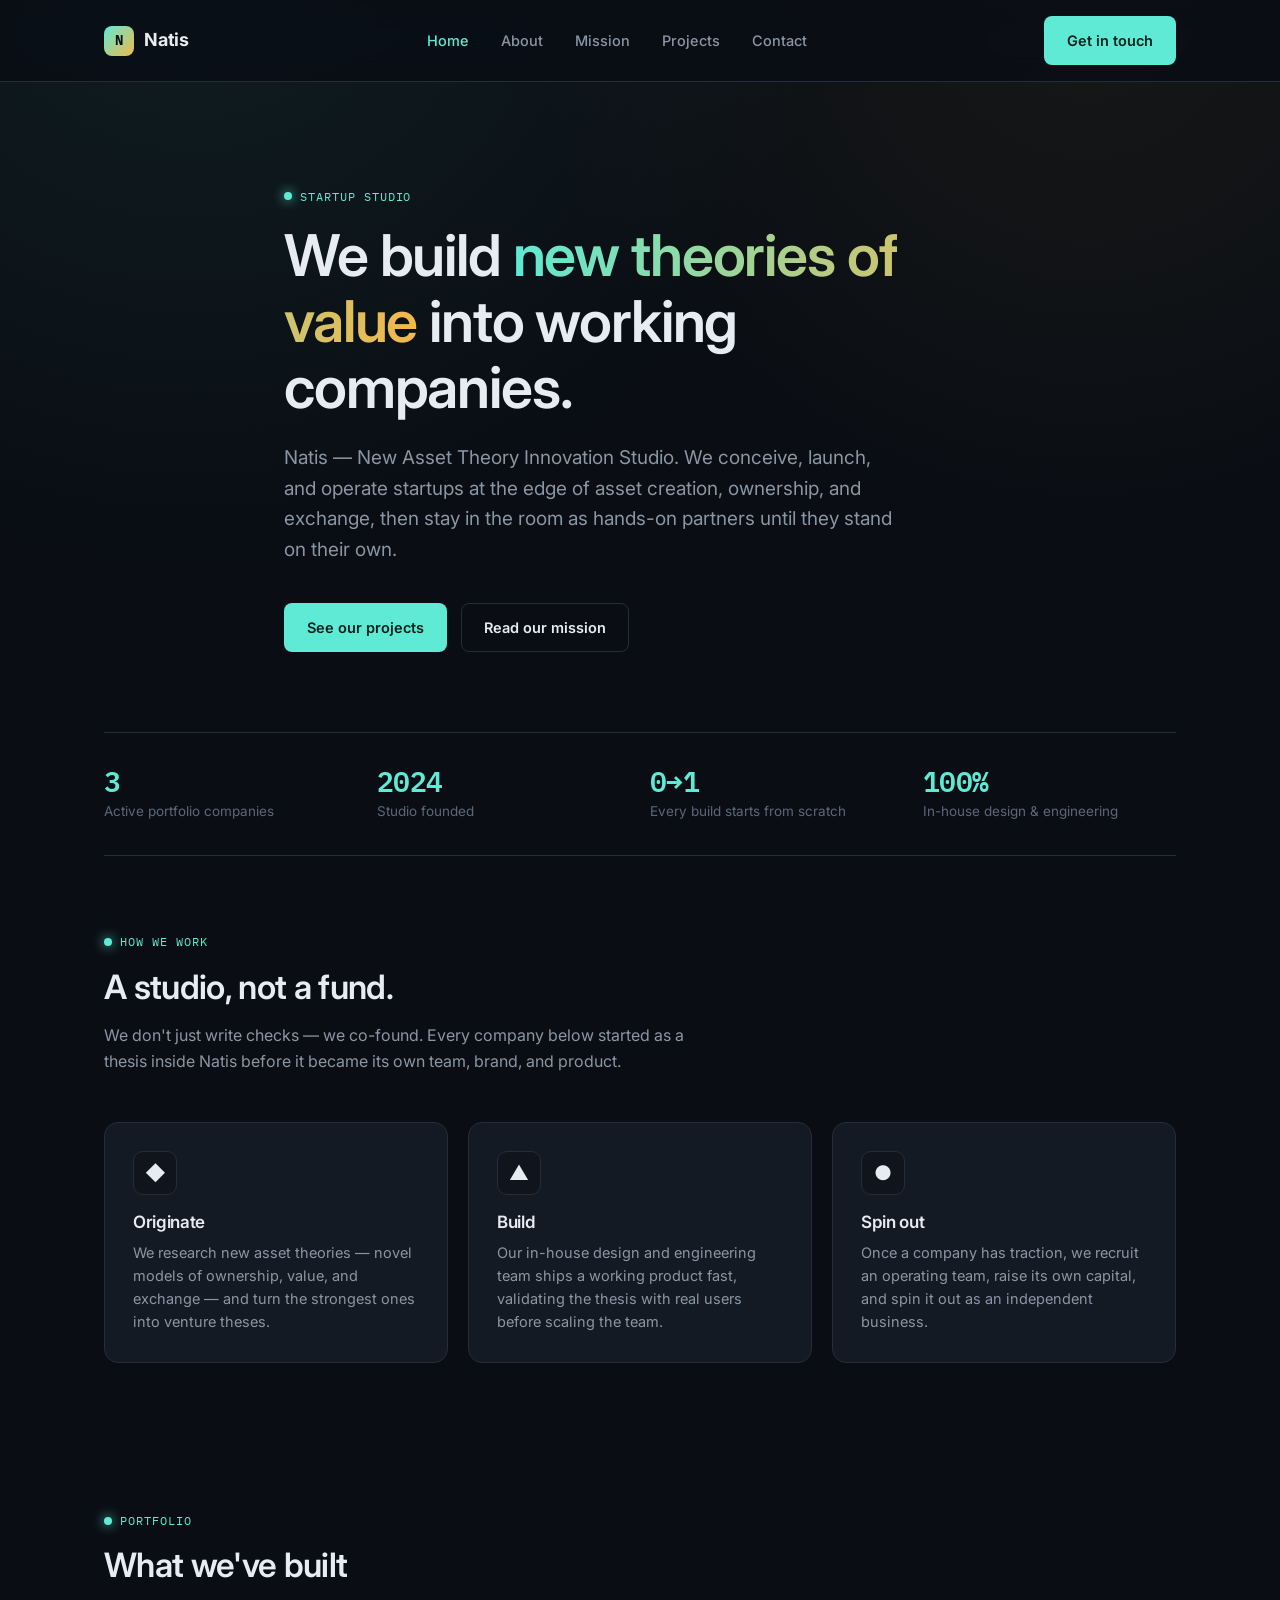
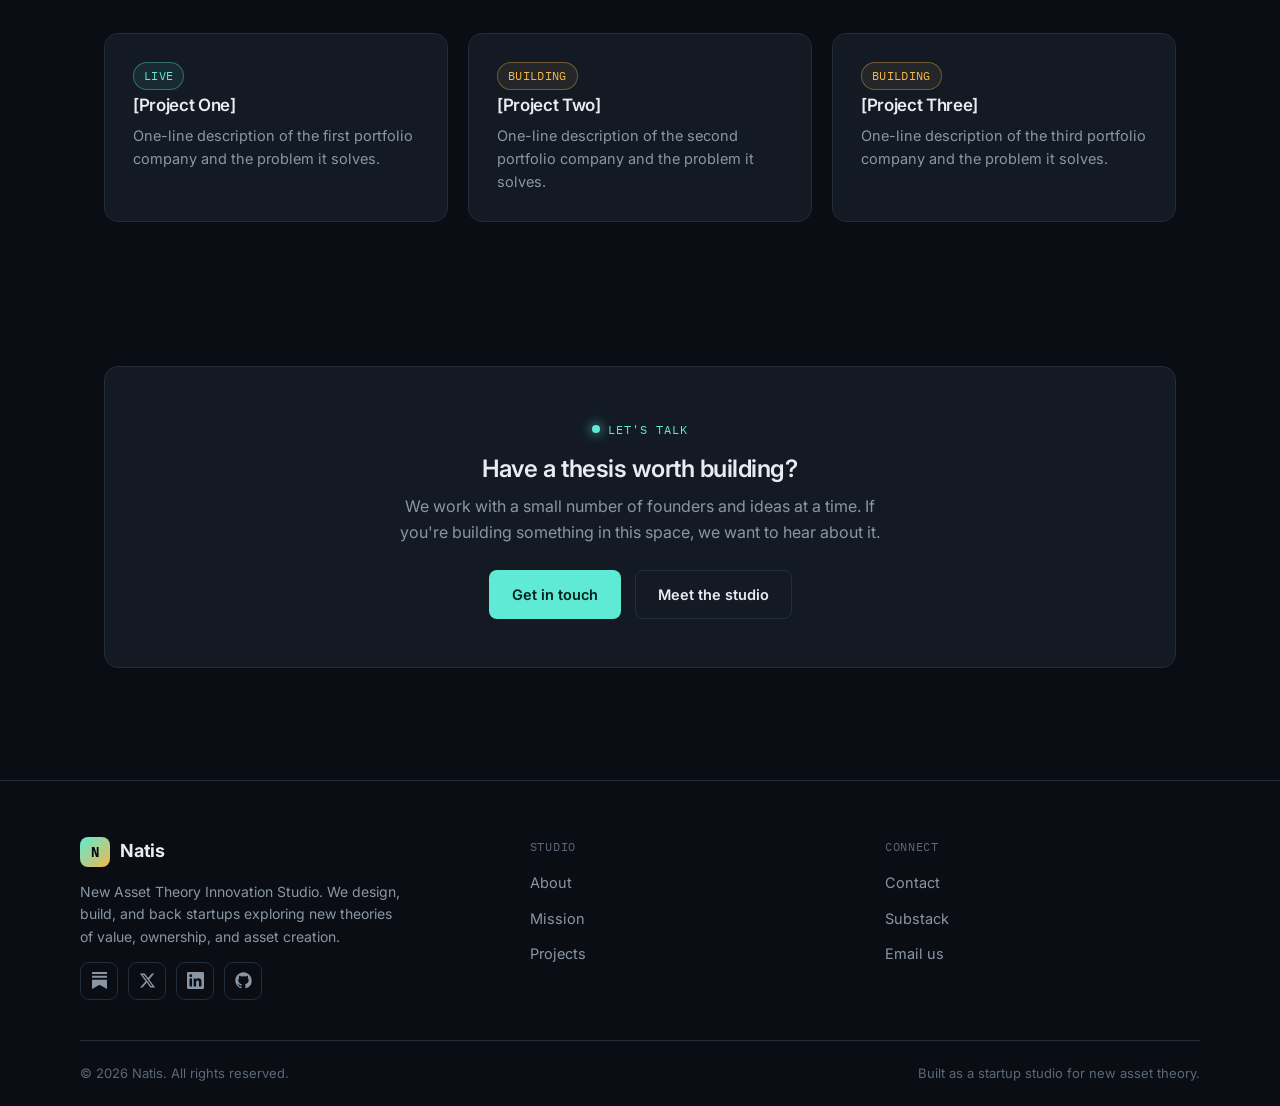
==== index.html @ fd331628 "Add initial Natis startup studio website Static HTML/CSS/JS site with landing page, about, mission s" ====
<!doctype html>
<html lang="en">
<head>
  <meta charset="UTF-8" />
  <meta name="viewport" content="width=device-width, initial-scale=1.0" />
  <title>Natis — New Asset Theory Innovation Studio</title>
  <meta name="description" content="Natis is a startup studio designing, building, and backing companies that explore new theories of value, ownership, and asset creation." />
  <link rel="icon" type="image/svg+xml" href="/assets/favicon.svg" />
  <link rel="preconnect" href="https://fonts.googleapis.com" />
  <link rel="preconnect" href="https://fonts.gstatic.com" crossorigin />
  <link href="https://fonts.googleapis.com/css2?family=Inter:wght@400;500;600;700&family=IBM+Plex+Mono:wght@500;600&display=swap" rel="stylesheet" />
  <link rel="stylesheet" href="/css/style.css" />
</head>
<body>
  <site-header></site-header>

  <main>
    <section class="hero">
      <div class="container hero-inner">
        <div class="eyebrow">Startup studio</div>
        <h1>We build <span class="gradient-text">new theories of value</span> into working companies.</h1>
        <p class="lede">
          Natis — New Asset Theory Innovation Studio. We conceive, launch, and operate startups
          at the edge of asset creation, ownership, and exchange, then stay in the room as
          hands-on partners until they stand on their own.
        </p>
        <div class="hero-cta">
          <a class="btn btn-primary" href="/projects/index.html">See our projects</a>
          <a class="btn btn-ghost" href="/mission.html">Read our mission</a>
        </div>
      </div>
    </section>

    <div class="container">
      <div class="stats">
        <div class="stat">
          <h3>3</h3>
          <p>Active portfolio companies</p>
        </div>
        <div class="stat">
          <h3>2024</h3>
          <p>Studio founded</p>
        </div>
        <div class="stat">
          <h3>0→1</h3>
          <p>Every build starts from scratch</p>
        </div>
        <div class="stat">
          <h3>100%</h3>
          <p>In-house design &amp; engineering</p>
        </div>
      </div>
    </div>

    <section>
      <div class="container">
        <div class="section-head">
          <div class="eyebrow">How we work</div>
          <h2>A studio, not a fund.</h2>
          <p>We don't just write checks — we co-found. Every company below started as a
          thesis inside Natis before it became its own team, brand, and product.</p>
        </div>
        <div class="grid grid-3">
          <div class="card">
            <div class="icon">◆</div>
            <h3>Originate</h3>
            <p>We research new asset theories — novel models of ownership, value, and exchange — and turn the strongest ones into venture theses.</p>
          </div>
          <div class="card">
            <div class="icon">▲</div>
            <h3>Build</h3>
            <p>Our in-house design and engineering team ships a working product fast, validating the thesis with real users before scaling the team.</p>
          </div>
          <div class="card">
            <div class="icon">●</div>
            <h3>Spin out</h3>
            <p>Once a company has traction, we recruit an operating team, raise its own capital, and spin it out as an independent business.</p>
          </div>
        </div>
      </div>
    </section>

    <section>
      <div class="container">
        <div class="section-head">
          <div class="eyebrow">Portfolio</div>
          <h2>What we've built</h2>
        </div>
        <div class="grid grid-3">
          <a class="card" href="/projects/project-1.html">
            <span class="tag status-live">Live</span>
            <h3>[Project One]</h3>
            <p>One-line description of the first portfolio company and the problem it solves.</p>
          </a>
          <a class="card" href="/projects/project-2.html">
            <span class="tag status-building">Building</span>
            <h3>[Project Two]</h3>
            <p>One-line description of the second portfolio company and the problem it solves.</p>
          </a>
          <a class="card" href="/projects/project-3.html">
            <span class="tag status-building">Building</span>
            <h3>[Project Three]</h3>
            <p>One-line description of the third portfolio company and the problem it solves.</p>
          </a>
        </div>
      </div>
    </section>

    <section>
      <div class="container">
        <div class="cta-band">
          <div class="eyebrow" style="justify-content:center;">Let's talk</div>
          <h2>Have a thesis worth building?</h2>
          <p>We work with a small number of founders and ideas at a time. If you're building something in this space, we want to hear about it.</p>
          <div class="cta-actions">
            <a class="btn btn-primary" href="/contact.html">Get in touch</a>
            <a class="btn btn-ghost" href="/about.html">Meet the studio</a>
          </div>
        </div>
      </div>
    </section>
  </main>

  <site-footer></site-footer>

  <script src="/js/components.js"></script>
  <script src="/js/main.js"></script>
</body>
</html>
---- css/style.css ----
/* =========================================================
   Natis — New Asset Theory Innovation Studio
   Global stylesheet
   ========================================================= */

:root {
  --bg: #0a0e14;
  --bg-elevated: #10151d;
  --surface: #131a24;
  --surface-hover: #17202c;
  --border: #232d3b;
  --text: #e7ecf2;
  --text-muted: #8b96a5;
  --text-faint: #5c6779;
  --accent: #5eead4;
  --accent-strong: #2dd4bf;
  --accent-2: #f2b84b;
  --accent-2-strong: #e0a638;
  --danger: #f2755a;
  --radius: 14px;
  --radius-sm: 8px;
  --max-width: 1120px;
  --font-sans: "Inter", -apple-system, BlinkMacSystemFont, "Segoe UI", Roboto,
    Helvetica, Arial, sans-serif;
  --font-mono: "IBM Plex Mono", ui-monospace, SFMono-Regular, Menlo, Consolas,
    monospace;
  --shadow-lg: 0 20px 60px -20px rgba(0, 0, 0, 0.6);
}

* {
  box-sizing: border-box;
}

html {
  scroll-behavior: smooth;
}

body {
  margin: 0;
  background: var(--bg);
  color: var(--text);
  font-family: var(--font-sans);
  font-size: 16px;
  line-height: 1.6;
  -webkit-font-smoothing: antialiased;
  text-rendering: optimizeLegibility;
}

body::before {
  content: "";
  position: fixed;
  inset: 0;
  z-index: -1;
  background: radial-gradient(
      circle at 15% -10%,
      rgba(94, 234, 212, 0.08),
      transparent 45%
    ),
    radial-gradient(
      circle at 85% 0%,
      rgba(242, 184, 75, 0.06),
      transparent 40%
    );
  pointer-events: none;
}

img {
  max-width: 100%;
  display: block;
}

a {
  color: inherit;
  text-decoration: none;
}

h1, h2, h3, h4 {
  font-weight: 600;
  line-height: 1.15;
  letter-spacing: -0.02em;
  margin: 0 0 0.5em;
}

p {
  margin: 0 0 1em;
  color: var(--text-muted);
}

.container {
  max-width: var(--max-width);
  margin: 0 auto;
  padding: 0 24px;
}

.eyebrow {
  display: inline-flex;
  align-items: center;
  gap: 8px;
  font-family: var(--font-mono);
  font-size: 12px;
  letter-spacing: 0.08em;
  text-transform: uppercase;
  color: var(--accent);
  margin-bottom: 16px;
}

.eyebrow::before {
  content: "";
  width: 8px;
  height: 8px;
  border-radius: 50%;
  background: var(--accent);
  box-shadow: 0 0 12px var(--accent);
}

/* ---------- Buttons ---------- */

.btn {
  display: inline-flex;
  align-items: center;
  justify-content: center;
  gap: 8px;
  padding: 12px 22px;
  border-radius: var(--radius-sm);
  font-weight: 600;
  font-size: 14.5px;
  border: 1px solid transparent;
  cursor: pointer;
  transition: transform 0.15s ease, background 0.15s ease, border-color 0.15s ease,
    color 0.15s ease;
}

.btn:hover {
  transform: translateY(-1px);
}

.btn-primary {
  background: var(--accent);
  color: #04211d;
}

.btn-primary:hover {
  background: var(--accent-strong);
}

.btn-ghost {
  background: transparent;
  color: var(--text);
  border-color: var(--border);
}

.btn-ghost:hover {
  border-color: var(--accent);
  color: var(--accent);
}

/* ---------- Header / Nav ---------- */

site-header {
  display: block;
  position: sticky;
  top: 0;
  z-index: 100;
  background: rgba(10, 14, 20, 0.85);
  backdrop-filter: saturate(180%) blur(14px);
  -webkit-backdrop-filter: saturate(180%) blur(14px);
  border-bottom: 1px solid var(--border);
}

.nav {
  display: flex;
  align-items: center;
  justify-content: space-between;
  padding: 16px 24px;
  max-width: var(--max-width);
  margin: 0 auto;
}

.nav-brand {
  display: flex;
  align-items: center;
  gap: 10px;
  font-weight: 700;
  font-size: 18px;
  letter-spacing: -0.01em;
}

.nav-brand .mark {
  width: 30px;
  height: 30px;
  border-radius: 8px;
  background: linear-gradient(135deg, var(--accent), var(--accent-2));
  display: flex;
  align-items: center;
  justify-content: center;
  font-family: var(--font-mono);
  font-weight: 700;
  color: #071018;
  font-size: 14px;
}

.nav-links {
  display: flex;
  align-items: center;
  gap: 4px;
  list-style: none;
  margin: 0;
  padding: 0;
}

.nav-links a {
  display: inline-block;
  padding: 8px 14px;
  border-radius: 8px;
  font-size: 14.5px;
  font-weight: 500;
  color: var(--text-muted);
  transition: color 0.15s ease, background 0.15s ease;
}

.nav-links a:hover {
  color: var(--text);
  background: var(--surface);
}

.nav-links a[aria-current="page"] {
  color: var(--accent);
}

.nav-actions {
  display: flex;
  align-items: center;
  gap: 12px;
}

.nav-toggle {
  display: none;
  background: none;
  border: 1px solid var(--border);
  border-radius: 8px;
  width: 40px;
  height: 40px;
  color: var(--text);
  cursor: pointer;
  align-items: center;
  justify-content: center;
}

@media (max-width: 820px) {
  .nav-toggle {
    display: flex;
  }

  .nav-links {
    position: absolute;
    top: 100%;
    left: 0;
    right: 0;
    flex-direction: column;
    align-items: stretch;
    background: var(--bg-elevated);
    border-bottom: 1px solid var(--border);
    padding: 8px;
    gap: 2px;
    display: none;
  }

  .nav-links.is-open {
    display: flex;
  }

  .nav-links a {
    padding: 12px 14px;
  }

  .nav-actions .btn-primary {
    display: none;
  }
}

/* ---------- Hero ---------- */

.hero {
  padding: 100px 0 80px;
  text-align: left;
}

.hero-inner {
  max-width: 760px;
}

.hero h1 {
  font-size: clamp(2.4rem, 5vw, 3.6rem);
  margin-bottom: 0.4em;
}

.hero .lede {
  font-size: 19px;
  color: var(--text-muted);
  max-width: 620px;
  margin-bottom: 2em;
}

.hero-cta {
  display: flex;
  gap: 14px;
  flex-wrap: wrap;
}

.gradient-text {
  background: linear-gradient(90deg, var(--accent), var(--accent-2));
  -webkit-background-clip: text;
  background-clip: text;
  color: transparent;
}

/* ---------- Sections ---------- */

section {
  padding: 72px 0;
}

.section-head {
  max-width: 620px;
  margin-bottom: 48px;
}

.section-head h2 {
  font-size: clamp(1.6rem, 3vw, 2.1rem);
}

.divider {
  border: none;
  border-top: 1px solid var(--border);
  margin: 0;
}

/* ---------- Cards / Grids ---------- */

.grid {
  display: grid;
  gap: 20px;
}

.grid-3 {
  grid-template-columns: repeat(3, 1fr);
}

.grid-2 {
  grid-template-columns: repeat(2, 1fr);
}

@media (max-width: 900px) {
  .grid-3,
  .grid-2 {
    grid-template-columns: 1fr;
  }
}

.card {
  background: var(--surface);
  border: 1px solid var(--border);
  border-radius: var(--radius);
  padding: 28px;
  transition: border-color 0.2s ease, transform 0.2s ease, background 0.2s ease;
}

a.card:hover,
.card.is-interactive:hover {
  border-color: var(--accent);
  transform: translateY(-3px);
  background: var(--surface-hover);
}

.card .icon {
  width: 44px;
  height: 44px;
  border-radius: 10px;
  background: var(--bg-elevated);
  border: 1px solid var(--border);
  display: flex;
  align-items: center;
  justify-content: center;
  margin-bottom: 18px;
  font-size: 20px;
}

.card h3 {
  font-size: 17px;
  margin-bottom: 8px;
}

.card p {
  font-size: 14.5px;
  margin-bottom: 0;
}

.tag {
  display: inline-block;
  font-family: var(--font-mono);
  font-size: 11.5px;
  letter-spacing: 0.03em;
  text-transform: uppercase;
  padding: 4px 10px;
  border-radius: 100px;
  border: 1px solid var(--border);
  color: var(--text-muted);
  margin: 0 6px 6px 0;
}

.tag.status-live {
  color: var(--accent);
  border-color: rgba(94, 234, 212, 0.35);
  background: rgba(94, 234, 212, 0.08);
}

.tag.status-building {
  color: var(--accent-2);
  border-color: rgba(242, 184, 75, 0.35);
  background: rgba(242, 184, 75, 0.08);
}

/* ---------- Stats ---------- */

.stats {
  display: grid;
  grid-template-columns: repeat(4, 1fr);
  gap: 20px;
  padding: 32px 0;
  border-top: 1px solid var(--border);
  border-bottom: 1px solid var(--border);
}

.stat h3 {
  font-family: var(--font-mono);
  font-size: 28px;
  color: var(--accent);
  margin-bottom: 4px;
}

.stat p {
  font-size: 13.5px;
  margin: 0;
  color: var(--text-faint);
}

@media (max-width: 700px) {
  .stats {
    grid-template-columns: repeat(2, 1fr);
  }
}

/* ---------- Values list (mission page) ---------- */

.value-row {
  display: flex;
  gap: 24px;
  padding: 28px 0;
  border-bottom: 1px solid var(--border);
}

.value-row:first-of-type {
  border-top: 1px solid var(--border);
}

.value-index {
  font-family: var(--font-mono);
  color: var(--accent);
  font-size: 14px;
  width: 40px;
  flex: none;
  padding-top: 4px;
}

.value-row h3 {
  font-size: 19px;
  margin-bottom: 6px;
}

.value-row p {
  margin-bottom: 0;
  max-width: 640px;
}

/* ---------- Forms ---------- */

.form {
  display: grid;
  gap: 18px;
  max-width: 560px;
}

.form-row {
  display: grid;
  gap: 8px;
}

label {
  font-size: 13.5px;
  font-weight: 600;
  color: var(--text);
}

input,
textarea,
select {
  background: var(--surface);
  border: 1px solid var(--border);
  border-radius: var(--radius-sm);
  padding: 12px 14px;
  color: var(--text);
  font-family: var(--font-sans);
  font-size: 15px;
  transition: border-color 0.15s ease;
}

input:focus,
textarea:focus,
select:focus {
  outline: none;
  border-color: var(--accent);
}

textarea {
  resize: vertical;
  min-height: 140px;
}

.form-note {
  font-size: 13px;
  color: var(--text-faint);
}

/* ---------- Footer ---------- */

site-footer {
  display: block;
  border-top: 1px solid var(--border);
  margin-top: 40px;
}

.footer-inner {
  padding: 56px 0 40px;
  display: grid;
  grid-template-columns: 1.3fr 1fr 1fr;
  gap: 40px;
}

@media (max-width: 700px) {
  .footer-inner {
    grid-template-columns: 1fr;
    gap: 32px;
  }
}

.footer-brand p {
  max-width: 320px;
  font-size: 14px;
}

.footer-heading {
  font-family: var(--font-mono);
  font-size: 12px;
  text-transform: uppercase;
  letter-spacing: 0.06em;
  color: var(--text-faint);
  margin-bottom: 14px;
}

.footer-links {
  list-style: none;
  margin: 0;
  padding: 0;
  display: grid;
  gap: 10px;
}

.footer-links a {
  font-size: 14.5px;
  color: var(--text-muted);
}

.footer-links a:hover {
  color: var(--accent);
}

.social-row {
  display: flex;
  gap: 10px;
  flex-wrap: wrap;
}

.social-icon {
  width: 38px;
  height: 38px;
  border-radius: 9px;
  border: 1px solid var(--border);
  display: flex;
  align-items: center;
  justify-content: center;
  color: var(--text-muted);
  transition: color 0.15s ease, border-color 0.15s ease, background 0.15s ease;
}

.social-icon:hover {
  color: var(--accent);
  border-color: var(--accent);
  background: rgba(94, 234, 212, 0.08);
}

.social-icon svg {
  width: 17px;
  height: 17px;
}

.footer-bottom {
  border-top: 1px solid var(--border);
  padding: 22px 0;
  display: flex;
  align-items: center;
  justify-content: space-between;
  flex-wrap: wrap;
  gap: 12px;
  font-size: 13px;
  color: var(--text-faint);
}

/* ---------- Page header (interior pages) ---------- */

.page-header {
  padding: 64px 0 40px;
  border-bottom: 1px solid var(--border);
}

.page-header h1 {
  font-size: clamp(2rem, 4vw, 2.8rem);
}

.page-header .lede {
  max-width: 640px;
  font-size: 17px;
}

/* ---------- Utility ---------- */

.text-center {
  text-align: center;
}

.mt-0 {
  margin-top: 0;
}

.mb-0 {
  margin-bottom: 0;
}

.status-banner {
  display: none;
  padding: 14px 18px;
  border-radius: var(--radius-sm);
  font-size: 14px;
  margin-bottom: 4px;
}

.status-banner.is-visible {
  display: block;
}

.status-banner.success {
  background: rgba(94, 234, 212, 0.1);
  border: 1px solid rgba(94, 234, 212, 0.35);
  color: var(--accent);
}

.status-banner.error {
  background: rgba(242, 117, 90, 0.1);
  border: 1px solid rgba(242, 117, 90, 0.35);
  color: var(--danger);
}

.avatar-block {
  display: flex;
  gap: 24px;
  align-items: center;
  margin-bottom: 8px;
}

.avatar {
  width: 88px;
  height: 88px;
  border-radius: 20px;
  background: linear-gradient(135deg, var(--accent), var(--accent-2));
  flex: none;
}

.meta-list {
  list-style: none;
  margin: 0;
  padding: 0;
  display: grid;
  gap: 14px;
}

.meta-list li {
  display: flex;
  justify-content: space-between;
  gap: 16px;
  padding-bottom: 14px;
  border-bottom: 1px solid var(--border);
  font-size: 14.5px;
}

.meta-list .label {
  color: var(--text-faint);
}

.meta-list .value {
  color: var(--text);
  font-weight: 500;
  text-align: right;
}

.cta-band {
  background: var(--surface);
  border: 1px solid var(--border);
  border-radius: var(--radius);
  padding: 48px;
  text-align: center;
}

.cta-band h2 {
  margin-bottom: 12px;
}

.cta-band p {
  max-width: 480px;
  margin-left: auto;
  margin-right: auto;
}

.cta-actions {
  display: flex;
  gap: 14px;
  justify-content: center;
  margin-top: 24px;
  flex-wrap: wrap;
}

@media (max-width: 700px) {
  .cta-band {
    padding: 32px 22px;
  }
}
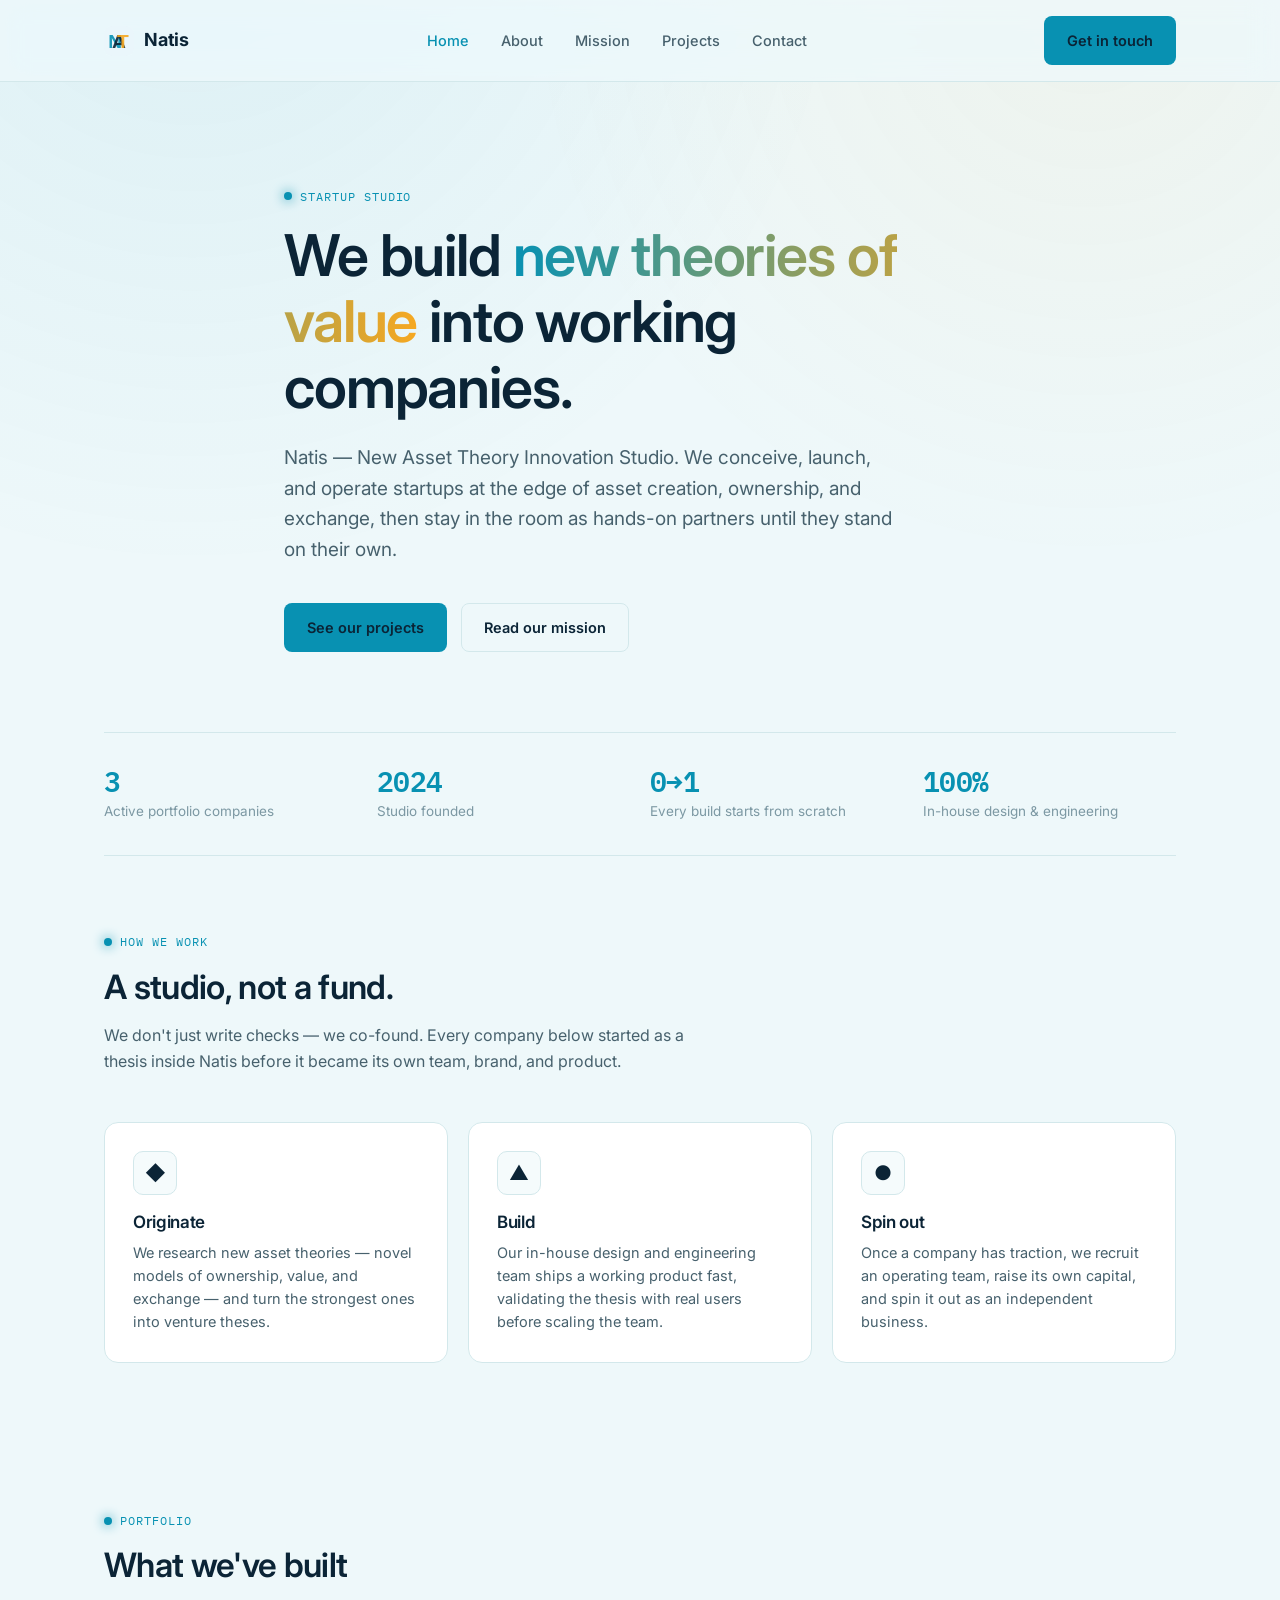
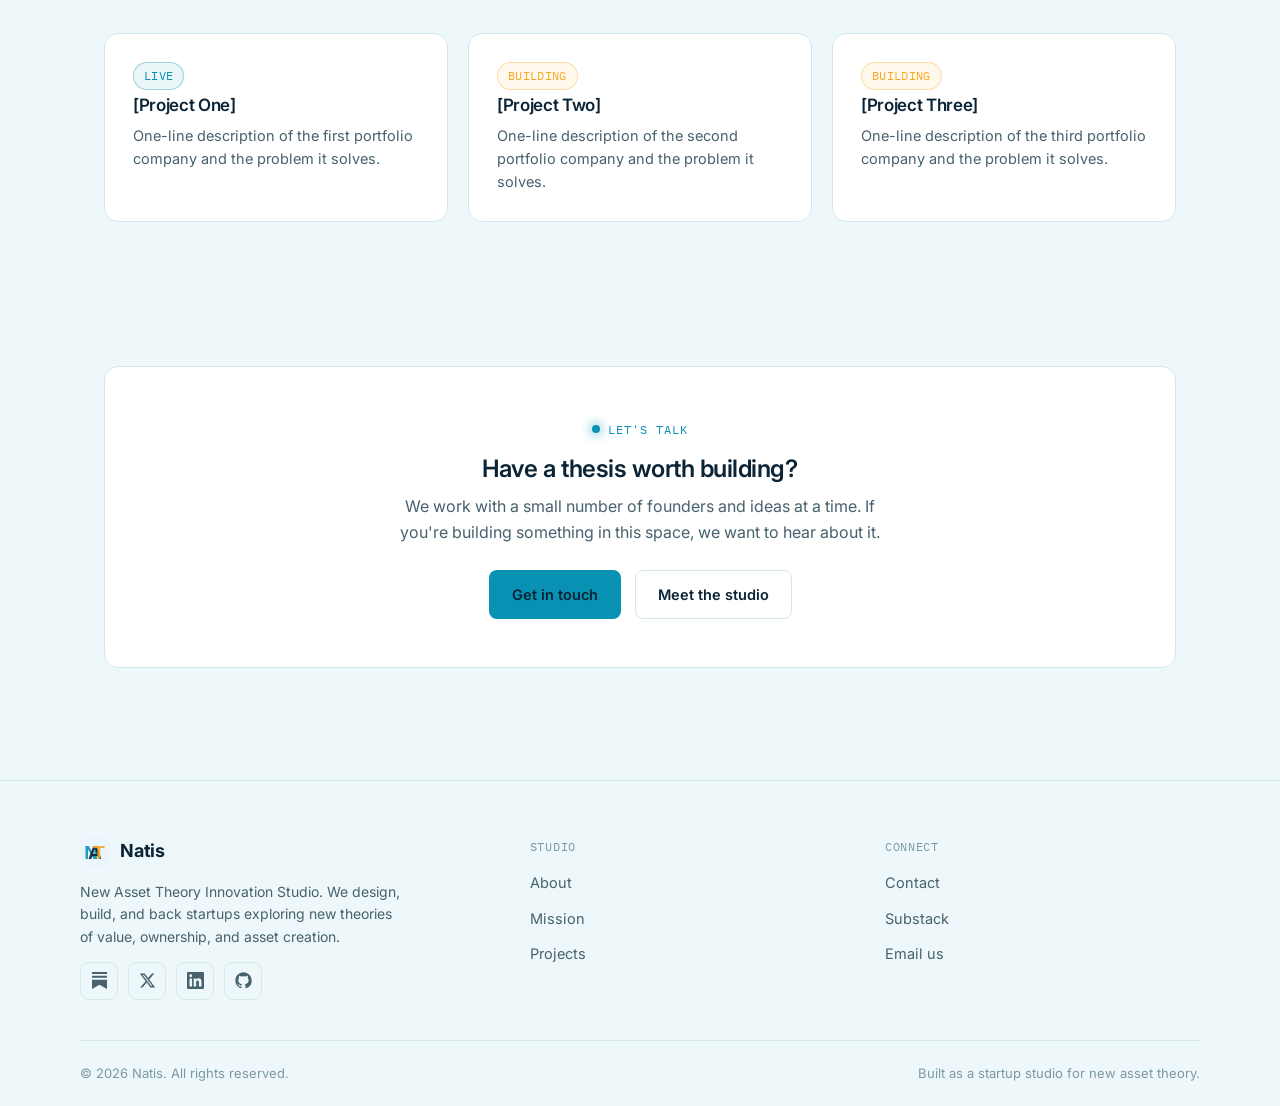
==== commit 149f37d6: "Cache-bust favicon URL to force browsers to pick up the new logo Browsers maintain a separate, very " ====
--- a/index.html
+++ b/index.html
@@ -5,11 +5,11 @@
   <meta name="viewport" content="width=device-width, initial-scale=1.0" />
   <title>Natis — New Asset Theory Innovation Studio</title>
   <meta name="description" content="Natis is a startup studio designing, building, and backing companies that explore new theories of value, ownership, and asset creation." />
-  <link rel="icon" type="image/svg+xml" href="/assets/favicon.svg" />
+  <link rel="icon" type="image/svg+xml" href="assets/favicon.svg?v=2" />
   <link rel="preconnect" href="https://fonts.googleapis.com" />
   <link rel="preconnect" href="https://fonts.gstatic.com" crossorigin />
   <link href="https://fonts.googleapis.com/css2?family=Inter:wght@400;500;600;700&family=IBM+Plex+Mono:wght@500;600&display=swap" rel="stylesheet" />
-  <link rel="stylesheet" href="/css/style.css" />
+  <link rel="stylesheet" href="css/style.css" />
 </head>
 <body>
   <site-header></site-header>
@@ -25,8 +25,8 @@
           hands-on partners until they stand on their own.
         </p>
         <div class="hero-cta">
-          <a class="btn btn-primary" href="/projects/index.html">See our projects</a>
-          <a class="btn btn-ghost" href="/mission.html">Read our mission</a>
+          <a class="btn btn-primary" href="projects/index.html">See our projects</a>
+          <a class="btn btn-ghost" href="mission.html">Read our mission</a>
         </div>
       </div>
     </section>
@@ -87,17 +87,17 @@
           <h2>What we've built</h2>
         </div>
         <div class="grid grid-3">
-          <a class="card" href="/projects/project-1.html">
+          <a class="card" href="projects/project-1.html">
             <span class="tag status-live">Live</span>
             <h3>[Project One]</h3>
             <p>One-line description of the first portfolio company and the problem it solves.</p>
           </a>
-          <a class="card" href="/projects/project-2.html">
+          <a class="card" href="projects/project-2.html">
             <span class="tag status-building">Building</span>
             <h3>[Project Two]</h3>
             <p>One-line description of the second portfolio company and the problem it solves.</p>
           </a>
-          <a class="card" href="/projects/project-3.html">
+          <a class="card" href="projects/project-3.html">
             <span class="tag status-building">Building</span>
             <h3>[Project Three]</h3>
             <p>One-line description of the third portfolio company and the problem it solves.</p>
@@ -113,8 +113,8 @@
           <h2>Have a thesis worth building?</h2>
           <p>We work with a small number of founders and ideas at a time. If you're building something in this space, we want to hear about it.</p>
           <div class="cta-actions">
-            <a class="btn btn-primary" href="/contact.html">Get in touch</a>
-            <a class="btn btn-ghost" href="/about.html">Meet the studio</a>
+            <a class="btn btn-primary" href="contact.html">Get in touch</a>
+            <a class="btn btn-ghost" href="about.html">Meet the studio</a>
           </div>
         </div>
       </div>
@@ -123,7 +123,7 @@
 
   <site-footer></site-footer>
 
-  <script src="/js/components.js"></script>
-  <script src="/js/main.js"></script>
+  <script src="js/components.js"></script>
+  <script src="js/main.js"></script>
 </body>
 </html>
--- a/css/style.css
+++ b/css/style.css
@@ -4,19 +4,20 @@
    ========================================================= */
 
 :root {
-  --bg: #0a0e14;
-  --bg-elevated: #10151d;
-  --surface: #131a24;
-  --surface-hover: #17202c;
-  --border: #232d3b;
-  --text: #e7ecf2;
-  --text-muted: #8b96a5;
-  --text-faint: #5c6779;
-  --accent: #5eead4;
-  --accent-strong: #2dd4bf;
-  --accent-2: #f2b84b;
-  --accent-2-strong: #e0a638;
-  --danger: #f2755a;
+  /* Sea, ocean & sun — bright theme */
+  --bg: #eef8fa;
+  --bg-elevated: #f5fbfc;
+  --surface: #ffffff;
+  --surface-hover: #e4f4f6;
+  --border: #d3e8eb;
+  --text: #0b2436;
+  --text-muted: #47616d;
+  --text-faint: #7c98a3;
+  --accent: #0891b2;
+  --accent-strong: #066e87;
+  --accent-2: #f6a821;
+  --accent-2-strong: #d98f0a;
+  --danger: #e2583f;
   --radius: 14px;
   --radius-sm: 8px;
   --max-width: 1120px;
@@ -24,7 +25,7 @@
     Helvetica, Arial, sans-serif;
   --font-mono: "IBM Plex Mono", ui-monospace, SFMono-Regular, Menlo, Consolas,
     monospace;
-  --shadow-lg: 0 20px 60px -20px rgba(0, 0, 0, 0.6);
+  --shadow-lg: 0 20px 50px -20px rgba(11, 36, 54, 0.18);
 }
 
 * {
@@ -53,12 +54,12 @@
   z-index: -1;
   background: radial-gradient(
       circle at 15% -10%,
-      rgba(94, 234, 212, 0.08),
+      rgba(8, 145, 178, 0.08),
       transparent 45%
     ),
     radial-gradient(
       circle at 85% 0%,
-      rgba(242, 184, 75, 0.06),
+      rgba(246, 168, 33, 0.06),
       transparent 40%
     );
   pointer-events: none;
@@ -136,7 +137,7 @@
 
 .btn-primary {
   background: var(--accent);
-  color: #04211d;
+  color: var(--text);
 }
 
 .btn-primary:hover {
@@ -161,7 +162,7 @@
   position: sticky;
   top: 0;
   z-index: 100;
-  background: rgba(10, 14, 20, 0.85);
+  background: rgba(238, 248, 250, 0.82);
   backdrop-filter: saturate(180%) blur(14px);
   -webkit-backdrop-filter: saturate(180%) blur(14px);
   border-bottom: 1px solid var(--border);
@@ -189,14 +190,8 @@
   width: 30px;
   height: 30px;
   border-radius: 8px;
-  background: linear-gradient(135deg, var(--accent), var(--accent-2));
-  display: flex;
-  align-items: center;
-  justify-content: center;
-  font-family: var(--font-mono);
-  font-weight: 700;
-  color: #071018;
-  font-size: 14px;
+  flex: none;
+  display: block;
 }
 
 .nav-links {
@@ -410,14 +405,14 @@
 
 .tag.status-live {
   color: var(--accent);
-  border-color: rgba(94, 234, 212, 0.35);
-  background: rgba(94, 234, 212, 0.08);
+  border-color: rgba(8, 145, 178, 0.35);
+  background: rgba(8, 145, 178, 0.08);
 }
 
 .tag.status-building {
   color: var(--accent-2);
-  border-color: rgba(242, 184, 75, 0.35);
-  background: rgba(242, 184, 75, 0.08);
+  border-color: rgba(246, 168, 33, 0.35);
+  background: rgba(246, 168, 33, 0.08);
 }
 
 /* ---------- Stats ---------- */
@@ -605,7 +600,7 @@
 .social-icon:hover {
   color: var(--accent);
   border-color: var(--accent);
-  background: rgba(94, 234, 212, 0.08);
+  background: rgba(8, 145, 178, 0.08);
 }
 
 .social-icon svg {
@@ -668,14 +663,14 @@
 }
 
 .status-banner.success {
-  background: rgba(94, 234, 212, 0.1);
-  border: 1px solid rgba(94, 234, 212, 0.35);
+  background: rgba(8, 145, 178, 0.1);
+  border: 1px solid rgba(8, 145, 178, 0.35);
   color: var(--accent);
 }
 
 .status-banner.error {
-  background: rgba(242, 117, 90, 0.1);
-  border: 1px solid rgba(242, 117, 90, 0.35);
+  background: rgba(226, 88, 63, 0.1);
+  border: 1px solid rgba(226, 88, 63, 0.35);
   color: var(--danger);
 }
 
@@ -691,6 +686,7 @@
   height: 88px;
   border-radius: 20px;
   background: linear-gradient(135deg, var(--accent), var(--accent-2));
+  object-fit: cover;
   flex: none;
 }
 
